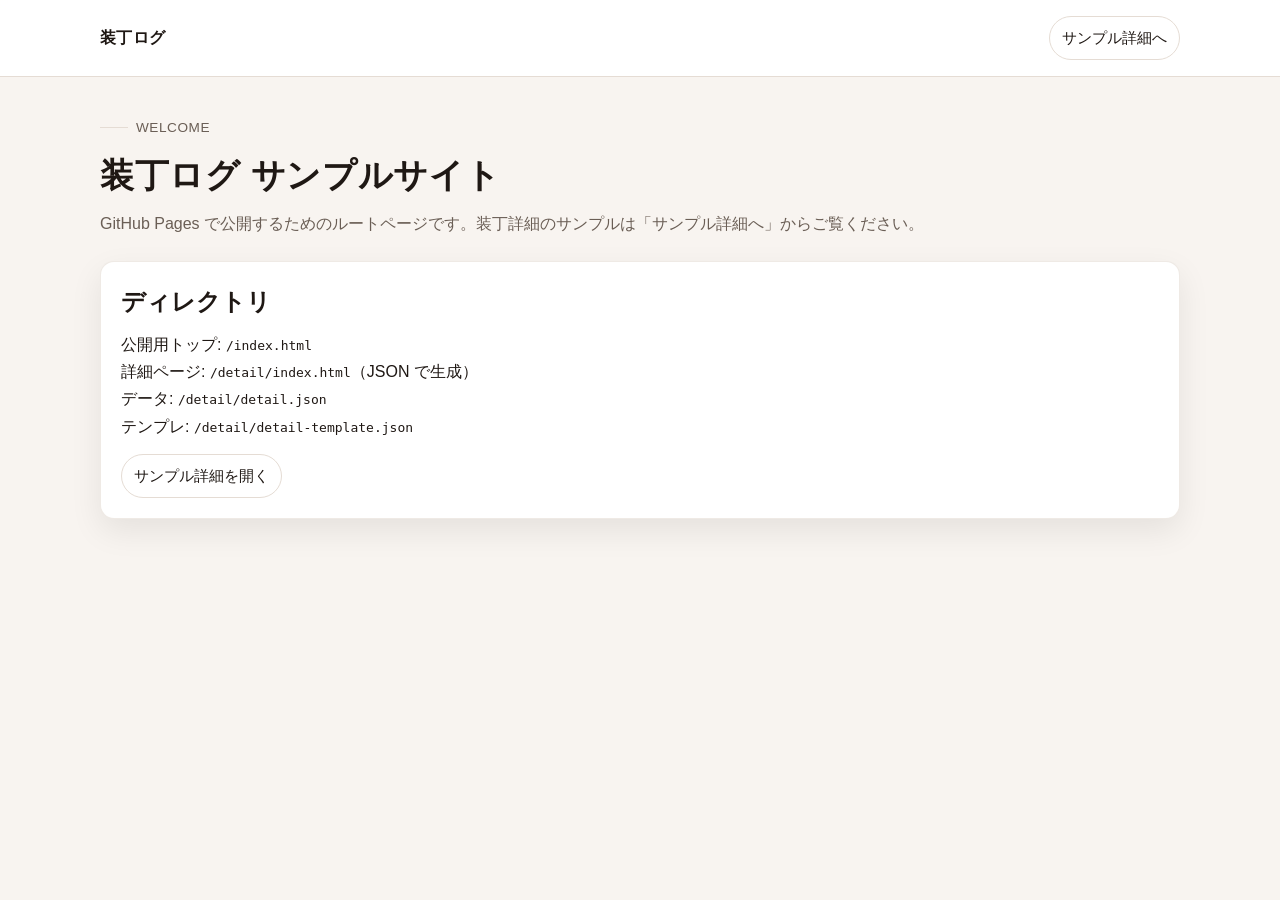
==== index.html @ 4f3f0a78 "indexの作成" ====
<!DOCTYPE html>
<html lang="ja">
  <head>
    <meta charset="UTF-8" />
    <meta name="viewport" content="width=device-width, initial-scale=1.0" />
    <title>装丁ログ</title>
    <link rel="stylesheet" href="css/style.css" />
  </head>
  <body>
    <header class="site-header">
      <div class="container inner">
        <div class="brand">装丁ログ</div>
        <a class="nav-link" href="detail/">サンプル詳細へ</a>
      </div>
    </header>

    <main class="page container">
      <span class="eyebrow">Welcome</span>
      <h1>装丁ログ サンプルサイト</h1>
      <p class="lead">
        GitHub Pages で公開するためのルートページです。装丁詳細のサンプルは「サンプル詳細へ」からご覧ください。
      </p>

      <div class="card">
        <h2 style="margin: 0 0 8px">ディレクトリ</h2>
        <p style="margin: 0 0 10px">
          公開用トップ: <code>/index.html</code><br />
          詳細ページ: <code>/detail/index.html</code>（JSON で生成）<br />
          データ: <code>/detail/detail.json</code><br />
          テンプレ: <code>/detail/detail-template.json</code>
        </p>
        <a class="nav-link" href="detail/" style="margin-top: 4px; display: inline-flex"
          >サンプル詳細を開く</a
        >
      </div>
    </main>
  </body>
</html>
---- css/style.css ----
/* Base */
:root {
  --bg: #f8f4f0;
  --surface: #ffffff;
  --ink: #1f1814;
  --muted: #6a5e55;
  --accent: #d64f5f;
  --line: #e5dcd4;
  --shadow: 0 12px 32px rgba(0, 0, 0, 0.08);
  --radius: 14px;
}

*,
*::before,
*::after {
  box-sizing: border-box;
}

body {
  margin: 0;
  font-family: "Noto Sans JP", "Helvetica Neue", Arial, sans-serif;
  background: var(--bg);
  color: var(--ink);
  line-height: 1.7;
  -webkit-font-smoothing: antialiased;
}

a {
  color: inherit;
  text-decoration: none;
}

a:hover {
  color: var(--accent);
}

img {
  display: block;
  max-width: 100%;
  height: auto;
}

.container {
  max-width: 1080px;
  margin: 0 auto;
  padding: 0 20px;
}

/* Header */
.site-header {
  border-bottom: 1px solid var(--line);
  background: rgba(255, 255, 255, 0.94);
  backdrop-filter: blur(6px);
}

.site-header .inner {
  display: flex;
  align-items: center;
  justify-content: space-between;
  gap: 12px;
  padding: 16px 0;
}

.brand {
  font-weight: 700;
  letter-spacing: 0.02em;
}

.nav-link {
  display: inline-flex;
  align-items: center;
  gap: 6px;
  font-size: 0.95rem;
  padding: 8px 12px;
  border-radius: 999px;
  border: 1px solid var(--line);
  background: #fff;
}

.nav-link:hover {
  border-color: var(--accent);
}

/* Layout */
.page {
  padding: 32px 0 72px;
}

.eyebrow {
  display: inline-flex;
  align-items: center;
  gap: 8px;
  font-size: 0.85rem;
  letter-spacing: 0.04em;
  color: var(--muted);
  text-transform: uppercase;
}

.eyebrow::before {
  content: "";
  width: 28px;
  height: 1px;
  background: var(--line);
  display: inline-block;
}

h1 {
  margin: 8px 0 6px;
  font-size: clamp(1.6rem, 2vw + 1rem, 2.1rem);
  letter-spacing: 0.02em;
}

.lead {
  margin: 0 0 24px;
  color: var(--muted);
}

.hero-grid {
  display: grid;
  grid-template-columns: minmax(260px, 0.9fr) minmax(0, 1.1fr);
  gap: 24px;
  align-items: start;
}

.card {
  background: var(--surface);
  border-radius: var(--radius);
  padding: 20px;
  box-shadow: var(--shadow);
  border: 1px solid rgba(229, 220, 212, 0.6);
}

.cover-image {
  position: relative;
  width: 100%;
  max-width: 360px;
  aspect-ratio: 148 / 210; /* A5縦（幅:高さ） */
  border-radius: 12px;
  overflow: hidden;
  background: linear-gradient(135deg, #f4d7d7, #e7e0ff);
  display: flex;
  align-items: center;
  justify-content: center;
  margin: 0 auto 12px;
}

.cover-image .placeholder-text {
  color: #fff;
  font-weight: 700;
  letter-spacing: 0.08em;
  text-shadow: 0 6px 18px rgba(0, 0, 0, 0.18);
}

.cover-image img {
  width: 100%;
  height: 100%;
  object-fit: cover;
}

.cover-label {
  display: inline-flex;
  align-items: center;
  gap: 6px;
  font-size: 0.9rem;
  font-weight: 600;
  color: var(--muted);
}

.cover-label::before {
  content: "";
  width: 10px;
  height: 10px;
  border-radius: 50%;
  background: var(--accent);
  display: inline-block;
}

.tag-list {
  display: flex;
  flex-wrap: wrap;
  gap: 8px;
  margin-top: 12px;
}

.tag {
  display: inline-flex;
  align-items: center;
  gap: 6px;
  padding: 6px 12px;
  border-radius: 999px;
  font-size: 0.9rem;
  background: #f2ebe5;
  border: 1px solid var(--line);
  color: #4b4039;
  transition: all 0.2s ease;
}

.tag:hover {
  background: #fff;
  border-color: var(--accent);
  color: var(--accent);
}

.meta-block {
  display: grid;
  grid-template-columns: repeat(auto-fit, minmax(160px, 1fr));
  gap: 12px;
  margin-top: 16px;
}

.meta-item {
  padding: 12px 14px;
  border-radius: 12px;
  background: #faf7f4;
  border: 1px solid var(--line);
}

.meta-item dt {
  margin: 0;
  font-size: 0.85rem;
  color: var(--muted);
}

.meta-item dd {
  margin: 6px 0 0;
  font-weight: 600;
}

.summary {
  margin-top: 12px;
  color: var(--muted);
}

.section {
  margin-top: 36px;
}

.section h2 {
  margin: 0 0 12px;
  font-size: 1.3rem;
}

.material-grid {
  display: grid;
  grid-template-columns: repeat(auto-fit, minmax(240px, 1fr));
  gap: 14px;
}

.material {
  padding: 14px;
  border-radius: 12px;
  border: 1px solid var(--line);
  background: #fffdfb;
}

.material .label {
  display: inline-block;
  padding: 4px 10px;
  border-radius: 999px;
  font-size: 0.82rem;
  background: #f2ebe5;
  color: #4b4039;
}

.material strong {
  display: block;
  margin: 10px 0 4px;
  font-size: 1.05rem;
}

.material p {
  margin: 0;
  color: var(--muted);
}

.gallery {
  display: grid;
  grid-template-columns: repeat(auto-fit, minmax(260px, 1fr));
  gap: 16px;
}

.gallery figure {
  margin: 0;
  border-radius: 12px;
  overflow: hidden;
  border: 1px solid var(--line);
  background: #fdfbf9;
}

.gallery .frame {
  width: 100%;
  aspect-ratio: 4 / 3;
  background: repeating-linear-gradient(
    -45deg,
    #f4e7dd,
    #f4e7dd 12px,
    #e8dcd3 12px,
    #e8dcd3 24px
  );
  position: relative;
}

.gallery .frame::after {
  content: "";
  position: absolute;
  inset: 12px;
  background: linear-gradient(135deg, rgba(214, 79, 95, 0.12), rgba(33, 26, 21, 0.08));
  border-radius: 8px;
}

.gallery figcaption {
  padding: 10px 12px 12px;
  color: var(--muted);
  font-size: 0.95rem;
}

.notes {
  padding: 18px;
  border-radius: 12px;
  border: 1px solid var(--line);
  background: #fff;
}

.notes h3 {
  margin: 0 0 8px;
}

.notes p {
  margin: 0 0 10px;
}

.notes .chip {
  display: inline-flex;
  align-items: center;
  gap: 6px;
  padding: 4px 10px;
  border-radius: 999px;
  background: #f2ebe5;
  color: #4b4039;
  font-size: 0.85rem;
  margin-right: 8px;
}

@media (max-width: 900px) {
  .hero-grid {
    grid-template-columns: 1fr;
  }

  .site-header .inner {
    padding: 12px 0;
  }
}

@media (max-width: 600px) {
  .card {
    padding: 16px;
  }

  .material-grid {
    grid-template-columns: 1fr;
  }
}
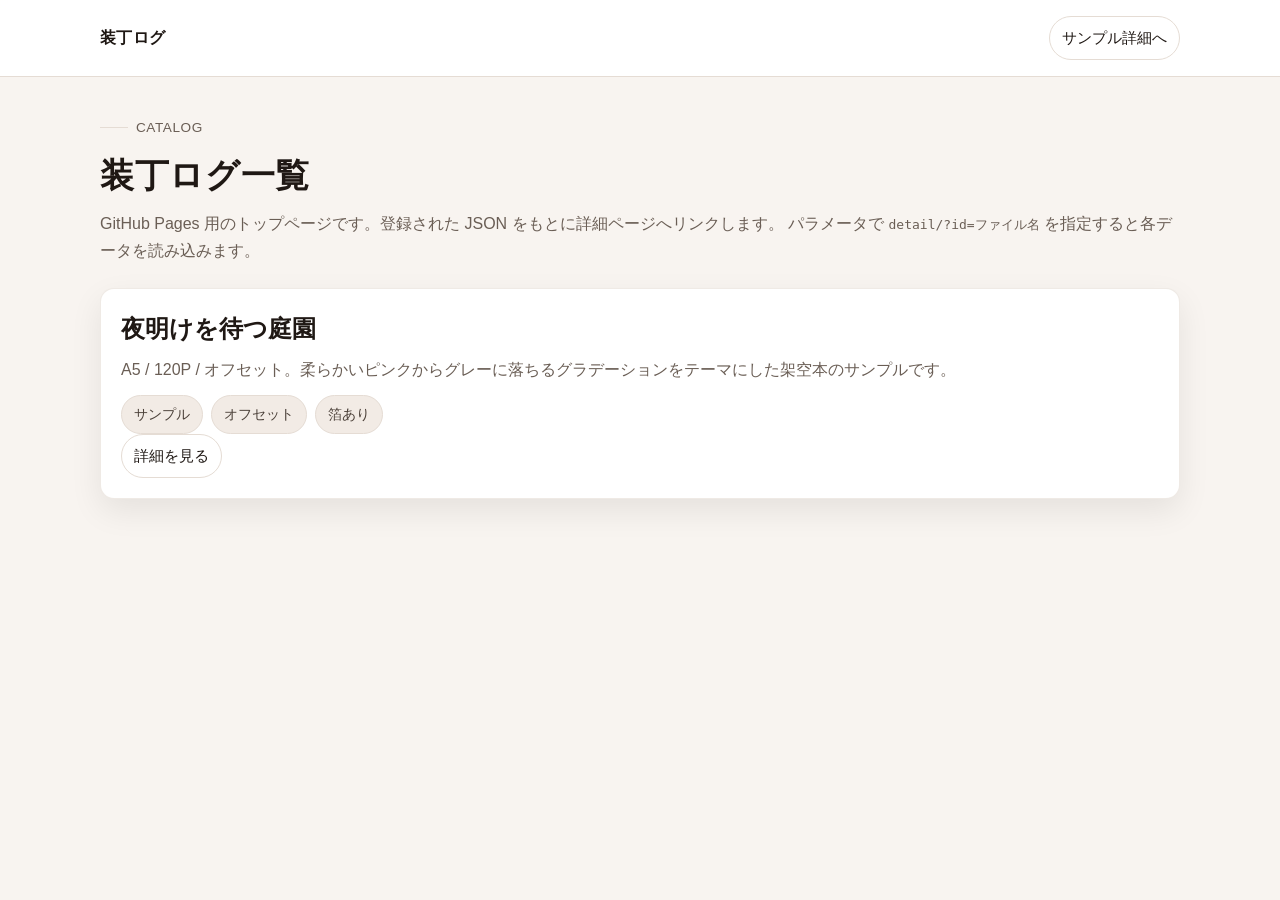
==== commit 4eeb338c: "detailページの表示内容をurlパラメータで指定できるように実装" ====
--- a/index.html
+++ b/index.html
@@ -15,24 +15,73 @@
     </header>
 
     <main class="page container">
-      <span class="eyebrow">Welcome</span>
-      <h1>装丁ログ サンプルサイト</h1>
+      <span class="eyebrow">Catalog</span>
+      <h1>装丁ログ一覧</h1>
       <p class="lead">
-        GitHub Pages で公開するためのルートページです。装丁詳細のサンプルは「サンプル詳細へ」からご覧ください。
+        GitHub Pages 用のトップページです。登録された JSON をもとに詳細ページへリンクします。
+        パラメータで <code>detail/?id=ファイル名</code> を指定すると各データを読み込みます。
       </p>
 
-      <div class="card">
-        <h2 style="margin: 0 0 8px">ディレクトリ</h2>
-        <p style="margin: 0 0 10px">
-          公開用トップ: <code>/index.html</code><br />
-          詳細ページ: <code>/detail/index.html</code>（JSON で生成）<br />
-          データ: <code>/detail/detail.json</code><br />
-          テンプレ: <code>/detail/detail-template.json</code>
-        </p>
-        <a class="nav-link" href="detail/" style="margin-top: 4px; display: inline-flex"
-          >サンプル詳細を開く</a
-        >
-      </div>
+      <div id="entry-list"></div>
     </main>
+    <script>
+      const listEl = document.getElementById("entry-list");
+
+      const renderEntries = (entries = []) => {
+        listEl.replaceChildren();
+        if (!entries.length) {
+          const empty = document.createElement("p");
+          empty.textContent = "まだエントリがありません。detail/ に JSON を追加してください。";
+          listEl.appendChild(empty);
+          return;
+        }
+
+        entries.forEach((item) => {
+          const card = document.createElement("div");
+          card.className = "card";
+
+          const title = document.createElement("h2");
+          title.style.margin = "0 0 6px";
+          title.textContent = item.title || "無題";
+
+          const meta = document.createElement("p");
+          meta.className = "lead";
+          meta.style.margin = "0 0 10px";
+          meta.textContent = item.lead || "";
+
+          const tags = document.createElement("div");
+          tags.className = "tag-list";
+          (item.tags || []).forEach((tag) => {
+            const t = document.createElement("span");
+            t.className = "tag";
+            t.textContent = tag;
+            tags.appendChild(t);
+          });
+
+          const link = document.createElement("a");
+          link.className = "nav-link";
+          const param = item.data || item.id || "detail";
+          link.href = `detail/?id=${encodeURIComponent(param)}`;
+          link.textContent = "詳細を見る";
+
+          card.append(title, meta, tags, link);
+          listEl.appendChild(card);
+        });
+      };
+
+      const fetchList = async () => {
+        try {
+          const res = await fetch("detail/list.json");
+          if (!res.ok) throw new Error(`status: ${res.status}`);
+          const data = await res.json();
+          renderEntries(Array.isArray(data) ? data : data.items || []);
+        } catch (err) {
+          console.error("一覧の読み込みに失敗しました", err);
+          renderEntries([]);
+        }
+      };
+
+      document.addEventListener("DOMContentLoaded", fetchList);
+    </script>
   </body>
 </html>
